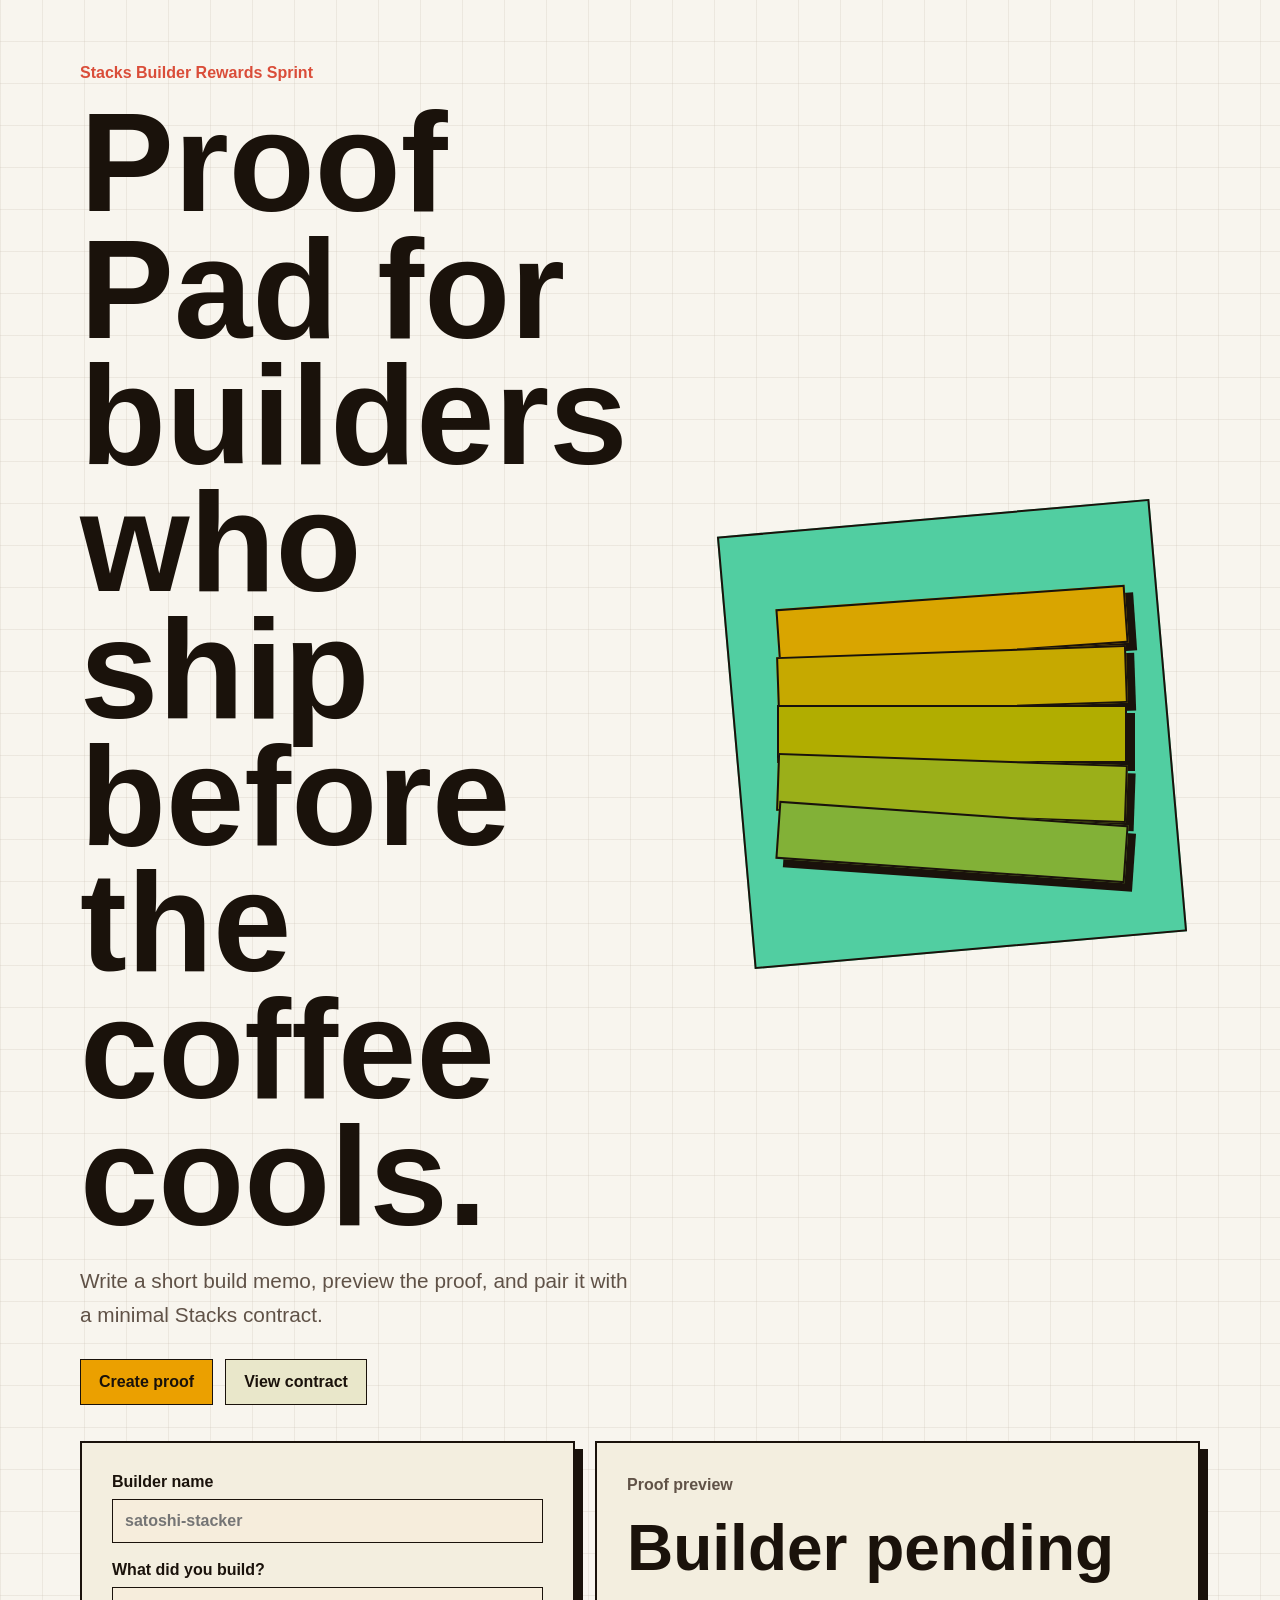
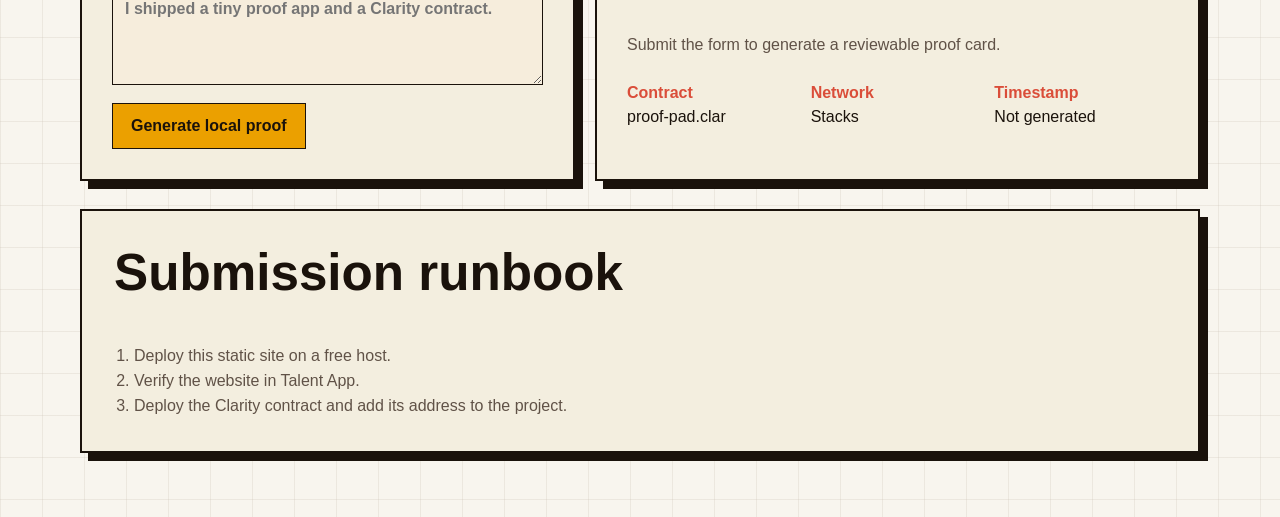
==== index.html @ 110f3d94 "Ship Stacks Proof Pad" ====
<!doctype html>
<html lang="en">
  <head>
    <meta charset="utf-8">
    <meta name="viewport" content="width=device-width, initial-scale=1">
    <title>Stacks Proof Pad</title>
    <meta name="description" content="A tiny proof-of-build project for Stacks Builder Rewards.">
    <link rel="stylesheet" href="styles.css">
  </head>
  <body>
    <main class="shell">
      <section class="hero" aria-labelledby="title">
        <div class="hero-copy">
          <p class="mark">Stacks Builder Rewards Sprint</p>
          <h1 id="title">Proof Pad for builders who ship before the coffee cools.</h1>
          <p class="lede">
            Write a short build memo, preview the proof, and pair it with a minimal Stacks contract.
          </p>
          <div class="actions">
            <a class="button primary" href="#proof">Create proof</a>
            <a class="button secondary" href="contracts/proof-pad.clar">View contract</a>
          </div>
        </div>

        <div class="signal" aria-label="Animated stack visual">
          <span style="--i: 1"></span>
          <span style="--i: 2"></span>
          <span style="--i: 3"></span>
          <span style="--i: 4"></span>
          <span style="--i: 5"></span>
        </div>
      </section>

      <section id="proof" class="workspace" aria-label="Proof generator">
        <form class="panel" id="proof-form">
          <label>
            Builder name
            <input id="builder" name="builder" maxlength="36" placeholder="satoshi-stacker" required>
          </label>
          <label>
            What did you build?
            <textarea id="memo" name="memo" maxlength="120" rows="4" placeholder="I shipped a tiny proof app and a Clarity contract." required></textarea>
          </label>
          <button class="button primary" type="submit">Generate local proof</button>
        </form>

        <article class="receipt" aria-live="polite">
          <p class="receipt-label">Proof preview</p>
          <h2 id="receipt-builder">Builder pending</h2>
          <p id="receipt-memo">Submit the form to generate a reviewable proof card.</p>
          <dl>
            <div>
              <dt>Contract</dt>
              <dd>proof-pad.clar</dd>
            </div>
            <div>
              <dt>Network</dt>
              <dd>Stacks</dd>
            </div>
            <div>
              <dt>Timestamp</dt>
              <dd id="receipt-time">Not generated</dd>
            </div>
          </dl>
        </article>
      </section>

      <section class="runbook" aria-label="Submission runbook">
        <h2>Submission runbook</h2>
        <ol>
          <li>Deploy this static site on a free host.</li>
          <li>Verify the website in Talent App.</li>
          <li>Deploy the Clarity contract and add its address to the project.</li>
        </ol>
      </section>
    </main>
    <script src="app.js"></script>
  </body>
</html>
---- styles.css ----
:root {
  color-scheme: light;
  --paper: oklch(97% 0.009 84);
  --ink: oklch(19% 0.018 62);
  --muted: oklch(45% 0.025 62);
  --line: oklch(82% 0.022 76);
  --amber: oklch(76% 0.17 78);
  --red: oklch(61% 0.18 31);
  --mint: oklch(77% 0.13 166);
  --blue: oklch(57% 0.13 245);
}

* {
  box-sizing: border-box;
}

body {
  margin: 0;
  min-height: 100vh;
  background:
    linear-gradient(90deg, color-mix(in oklch, var(--line), transparent 72%) 1px, transparent 1px),
    linear-gradient(0deg, color-mix(in oklch, var(--line), transparent 72%) 1px, transparent 1px),
    var(--paper);
  background-size: 42px 42px;
  color: var(--ink);
  font-family: Arial, Helvetica, sans-serif;
}

.shell {
  width: min(1120px, calc(100% - 32px));
  margin: 0 auto;
  padding: clamp(24px, 5vw, 64px) 0;
}

.hero {
  min-height: 76vh;
  display: grid;
  grid-template-columns: minmax(0, 1.05fr) minmax(260px, 0.95fr);
  align-items: center;
  gap: clamp(28px, 6vw, 76px);
}

.mark,
.receipt-label {
  margin: 0 0 18px;
  color: var(--red);
  font-weight: 800;
}

h1,
h2,
p {
  margin-top: 0;
}

h1 {
  max-width: 10ch;
  margin-bottom: 24px;
  font-size: clamp(3.2rem, 11vw, 8.8rem);
  line-height: 0.9;
  letter-spacing: 0;
}

.lede {
  max-width: 58ch;
  color: var(--muted);
  font-size: clamp(1.05rem, 2vw, 1.3rem);
  line-height: 1.6;
}

.actions {
  display: flex;
  flex-wrap: wrap;
  gap: 12px;
  margin-top: 28px;
}

.button {
  display: inline-flex;
  align-items: center;
  justify-content: center;
  min-height: 46px;
  padding: 0 18px;
  border: 1px solid var(--ink);
  color: var(--ink);
  font: inherit;
  font-weight: 800;
  text-decoration: none;
  cursor: pointer;
  transition: transform 180ms ease-out, background 180ms ease-out;
}

.button:hover {
  transform: translateY(-2px);
}

.primary {
  background: var(--amber);
}

.secondary {
  background: color-mix(in oklch, var(--paper), var(--mint) 24%);
}

.signal {
  min-height: 430px;
  position: relative;
  display: grid;
  place-items: center;
}

.signal::before {
  content: "";
  position: absolute;
  width: min(100%, 430px);
  aspect-ratio: 1;
  border: 2px solid var(--ink);
  background: var(--mint);
  transform: rotate(-5deg);
}

.signal span {
  position: absolute;
  width: min(82%, 350px);
  height: 58px;
  border: 2px solid var(--ink);
  background: color-mix(in oklch, var(--amber), var(--blue) calc(var(--i) * 6%));
  transform: translateY(calc((var(--i) - 3) * 54px)) rotate(calc((var(--i) - 3) * 2deg));
  box-shadow: 8px 8px 0 var(--ink);
}

.workspace {
  display: grid;
  grid-template-columns: minmax(0, 0.9fr) minmax(0, 1.1fr);
  gap: 20px;
  margin-top: 36px;
}

.panel,
.receipt,
.runbook {
  border: 2px solid var(--ink);
  background: color-mix(in oklch, var(--paper), var(--mint) 10%);
  box-shadow: 8px 8px 0 var(--ink);
}

.panel,
.receipt {
  padding: clamp(18px, 3vw, 30px);
}

label {
  display: grid;
  gap: 8px;
  margin-bottom: 18px;
  font-weight: 800;
}

input,
textarea {
  width: 100%;
  border: 1px solid var(--ink);
  background: color-mix(in oklch, var(--paper), var(--amber) 10%);
  color: var(--ink);
  font: inherit;
  padding: 12px;
}

textarea {
  resize: vertical;
}

.receipt h2 {
  font-size: clamp(2rem, 5vw, 4.2rem);
  line-height: 1;
}

.receipt p,
.runbook li {
  color: var(--muted);
  line-height: 1.55;
}

dl {
  display: grid;
  grid-template-columns: repeat(3, minmax(0, 1fr));
  gap: 10px;
  margin: 26px 0 0;
}

dt {
  color: var(--red);
  font-weight: 800;
}

dd {
  margin: 6px 0 0;
  overflow-wrap: anywhere;
}

.runbook {
  margin-top: 28px;
  padding: clamp(18px, 3vw, 32px);
}

.runbook h2 {
  font-size: clamp(1.8rem, 4vw, 3.2rem);
}

ol {
  margin: 0;
  padding-left: 1.25rem;
}

@media (max-width: 760px) {
  .hero,
  .workspace {
    grid-template-columns: 1fr;
  }

  .hero {
    min-height: auto;
  }

  h1 {
    max-width: 9ch;
  }

  .signal {
    min-height: 320px;
  }

  dl {
    grid-template-columns: 1fr;
  }
}
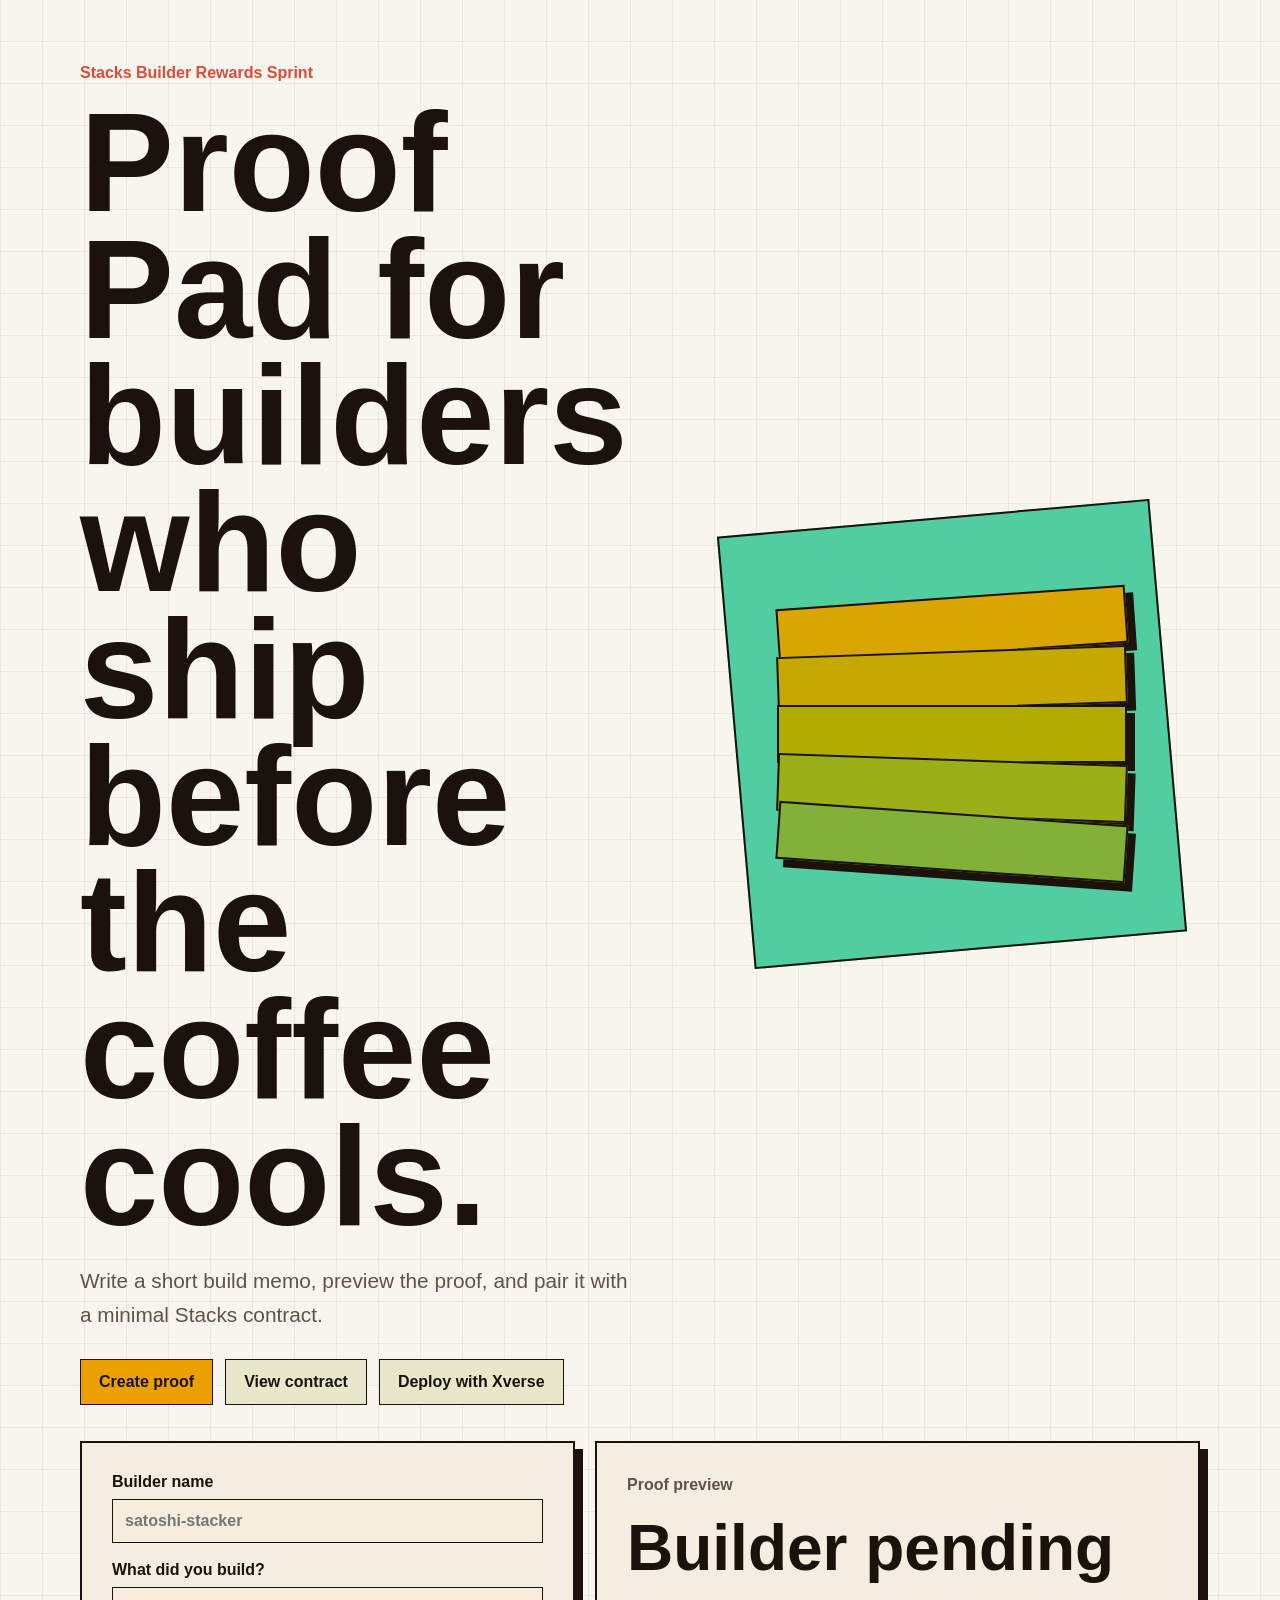
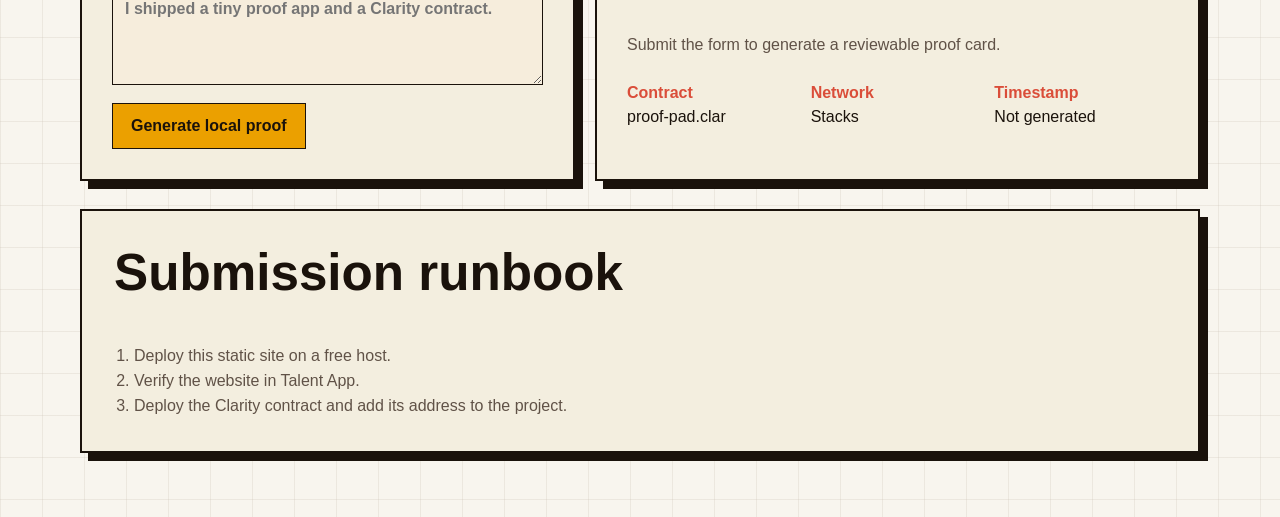
==== commit be0ec1a1: "Add Xverse contract deploy page" ====
--- a/index.html
+++ b/index.html
@@ -5,6 +5,7 @@
     <meta name="viewport" content="width=device-width, initial-scale=1">
     <title>Stacks Proof Pad</title>
     <meta name="description" content="A tiny proof-of-build project for Stacks Builder Rewards.">
+    <meta name="talentapp:project_verification" content="dad3dec46ff741e3cb3d0c0180be4a38a5909b1f583f96e6806cd6dd189ebf196848fb795ae3411f0d89a94232a3a9cac6823ddf4675ba05c3aea4eaf226e40c">
     <link rel="stylesheet" href="styles.css">
   </head>
   <body>
@@ -19,6 +20,7 @@
           <div class="actions">
             <a class="button primary" href="#proof">Create proof</a>
             <a class="button secondary" href="contracts/proof-pad.clar">View contract</a>
+            <a class="button secondary" href="deploy.html">Deploy with Xverse</a>
           </div>
         </div>
 
--- a/styles.css
+++ b/styles.css
@@ -157,7 +157,8 @@
 }
 
 input,
-textarea {
+textarea,
+select {
   width: 100%;
   border: 1px solid var(--ink);
   background: color-mix(in oklch, var(--paper), var(--amber) 10%);
@@ -207,6 +208,23 @@
   font-size: clamp(1.8rem, 4vw, 3.2rem);
 }
 
+.deploy-shell {
+  padding-top: clamp(24px, 4vw, 48px);
+}
+
+.deploy-hero {
+  padding: clamp(12px, 4vw, 44px) 0;
+}
+
+.deploy-hero h1 {
+  max-width: 12ch;
+  font-size: clamp(3rem, 9vw, 7rem);
+}
+
+.deploy-workspace {
+  margin-top: 12px;
+}
+
 ol {
   margin: 0;
   padding-left: 1.25rem;
